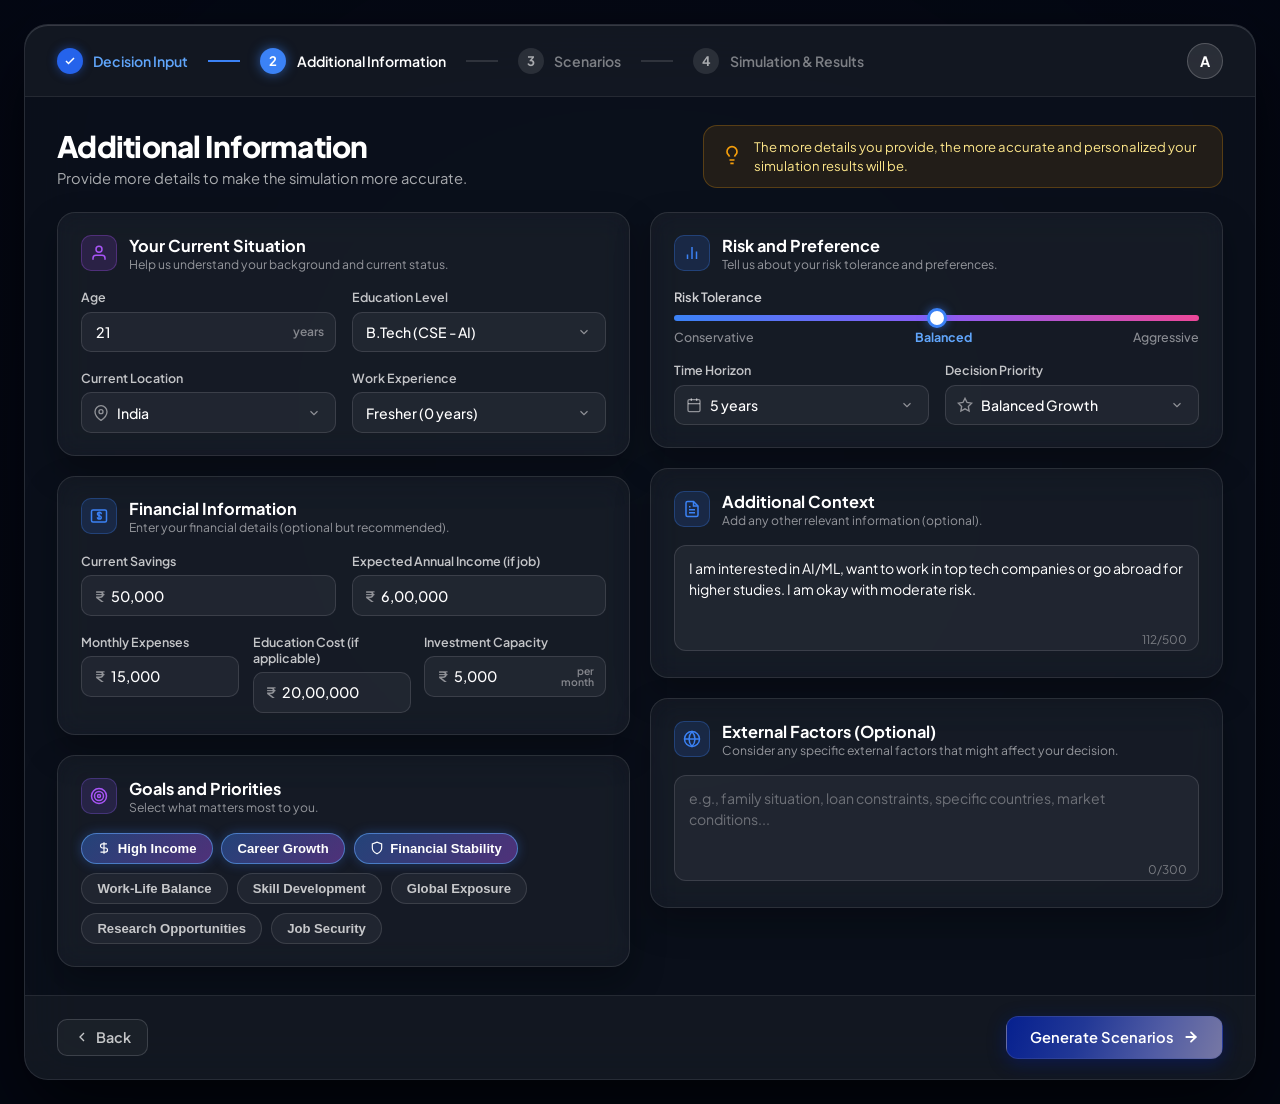
==== additional-info.html @ 24fe6f62 "feat: add RealitySim AI application codebase and backend architecture" ====
<!DOCTYPE html>
<html lang="en">
<head>
  <meta charset="UTF-8">
  <meta name="viewport" content="width=device-width, initial-scale=1.0">
  <title>RealitySim AI - Additional Information</title>
  <link rel="preconnect" href="https://fonts.googleapis.com">
  <link rel="preconnect" href="https://fonts.gstatic.com" crossorigin>
  <link href="https://fonts.googleapis.com/css2?family=Plus+Jakarta+Sans:wght@400;500;600;700;800&display=swap" rel="stylesheet">
  <link rel="stylesheet" href="additional-info.css">
</head>
<body>
  <!-- Fixed Background Video -->
  <div class="video-container">
    <video
      id="bg-video"
      autoplay
      muted
      loop
      playsinline
      webkit-playsinline
      preload="auto"
      src="https://d8j0ntlcm91z4.cloudfront.net/user_38xzZboKViGWJOttwIXH07lWA1P/hf_20260629_021419_291eb2af-5ed4-45a0-a1d6-3ef58f4bca0b.mp4">
      <source src="https://d8j0ntlcm91z4.cloudfront.net/user_38xzZboKViGWJOttwIXH07lWA1P/hf_20260629_021419_291eb2af-5ed4-45a0-a1d6-3ef58f4bca0b.mp4" type="video/mp4">
    </video>
    <div class="video-overlay"></div>
  </div>

  <!-- Dashboard Container -->
  <div class="app-layout">
    <div class="dashboard-shell">
      
      <!-- Top Stepper Header -->
      <header class="wizard-header">
        <div class="stepper-nav">
          <a href="index.html" class="step-item completed">
            <span class="step-badge check-badge">
              <svg width="12" height="12" viewBox="0 0 24 24" fill="none" stroke="currentColor" stroke-width="3">
                <polyline points="20 6 9 17 4 12"></polyline>
              </svg>
            </span>
            <span class="step-title">Decision Input</span>
          </a>
          <div class="step-divider active-divider"></div>

          <div class="step-item active">
            <span class="step-badge num-badge">2</span>
            <span class="step-title">Additional Information</span>
          </div>
          <div class="step-divider"></div>

          <a href="scenarios.html" class="step-item">
            <span class="step-badge num-badge">3</span>
            <span class="step-title">Scenarios</span>
          </a>
          <div class="step-divider"></div>

          <a href="results.html" class="step-item">
            <span class="step-badge num-badge">4</span>
            <span class="step-title">Simulation & Results</span>
          </a>
        </div>

        <div class="header-right">
          <div class="user-avatar">A</div>
        </div>
      </header>

      <!-- Main Form Area -->
      <main class="wizard-main">
        
        <!-- Header Title & Info Banner -->
        <div class="page-intro-row">
          <div class="intro-text">
            <h1 class="page-title">Additional Information</h1>
            <p class="page-subtitle">Provide more details to make the simulation more accurate.</p>
          </div>

          <div class="info-tip-card">
            <div class="tip-icon">
              <svg width="20" height="20" viewBox="0 0 24 24" fill="none" stroke="#f59e0b" stroke-width="2">
                <path d="M9 18h6"></path>
                <path d="M10 22h4"></path>
                <path d="M15.09 14c.18-.98.65-1.74 1.41-2.5A4.65 4.65 0 0 0 18 8 6 6 0 0 0 6 8c0 1 .23 2.23 1.5 3.5.76.76 1.23 1.52 1.41 2.5"></path>
              </svg>
            </div>
            <p class="tip-text">
              The more details you provide, the more accurate and personalized your simulation results will be.
            </p>
          </div>
        </div>

        <!-- Two-Column Form Grid -->
        <form class="wizard-grid" id="wizard-form" onsubmit="event.preventDefault(); window.location.href='results.html';">
          
          <!-- Column 1 (Left) -->
          <div class="wizard-column">
            
            <!-- Card 1: Your Current Situation -->
            <div class="glass-card">
              <div class="card-title-row">
                <div class="card-icon-box purple-icon-box">
                  <svg width="18" height="18" viewBox="0 0 24 24" fill="none" stroke="#a855f7" stroke-width="2">
                    <path d="M20 21v-2a4 4 0 0 0-4-4H8a4 4 0 0 0-4 4v2"></path>
                    <circle cx="12" cy="7" r="4"></circle>
                  </svg>
                </div>
                <div class="card-title-meta">
                  <h2 class="card-heading">Your Current Situation</h2>
                  <p class="card-subheading">Help us understand your background and current status.</p>
                </div>
              </div>

              <div class="form-row-2col">
                <div class="form-group">
                  <label class="form-label" for="age-input">Age</label>
                  <div class="input-with-tag">
                    <input type="number" id="age-input" class="form-input" value="21" min="15" max="100">
                    <span class="input-tag">years</span>
                  </div>
                </div>

                <div class="form-group">
                  <label class="form-label">Education Level</label>
                  <div class="custom-select-wrapper">
                    <select class="form-select">
                      <option selected>B.Tech (CSE - AI)</option>
                      <option>B.Tech / B.E. (Computer Science)</option>
                      <option>B.Sc / BCA</option>
                      <option>Master's / Post Graduate</option>
                      <option>High School / Diploma</option>
                    </select>
                  </div>
                </div>
              </div>

              <div class="form-row-2col">
                <div class="form-group">
                  <label class="form-label">Current Location</label>
                  <div class="custom-select-wrapper select-with-icon">
                    <span class="select-left-icon">
                      <svg width="16" height="16" viewBox="0 0 24 24" fill="none" stroke="currentColor" stroke-width="2">
                        <path d="M21 10c0 7-9 13-9 13s-9-6-9-13a9 9 0 0 1 18 0z"></path>
                        <circle cx="12" cy="10" r="3"></circle>
                      </svg>
                    </span>
                    <select class="form-select">
                      <option selected>India</option>
                      <option>United States</option>
                      <option>United Kingdom</option>
                      <option>Germany</option>
                      <option>Canada</option>
                      <option>Singapore</option>
                    </select>
                  </div>
                </div>

                <div class="form-group">
                  <label class="form-label">Work Experience</label>
                  <div class="custom-select-wrapper">
                    <select class="form-select">
                      <option selected>Fresher (0 years)</option>
                      <option>1 - 2 years</option>
                      <option>3 - 5 years</option>
                      <option>5+ years</option>
                    </select>
                  </div>
                </div>
              </div>
            </div>

            <!-- Card 2: Financial Information -->
            <div class="glass-card">
              <div class="card-title-row">
                <div class="card-icon-box blue-icon-box">
                  <svg width="18" height="18" viewBox="0 0 24 24" fill="none" stroke="#3b82f6" stroke-width="2">
                    <rect x="2" y="4" width="20" height="16" rx="2"></rect>
                    <line x1="12" y1="8" x2="12" y2="16"></line>
                    <path d="M15 9.5a2.5 2.5 0 0 0-5 0c0 2.5 5 1.5 5 4a2.5 2.5 0 0 1-5 0"></path>
                  </svg>
                </div>
                <div class="card-title-meta">
                  <h2 class="card-heading">Financial Information</h2>
                  <p class="card-subheading">Enter your financial details (optional but recommended).</p>
                </div>
              </div>

              <div class="form-row-2col">
                <div class="form-group">
                  <label class="form-label" for="savings-input">Current Savings</label>
                  <div class="currency-input-wrapper">
                    <span class="currency-symbol">₹</span>
                    <input type="text" id="savings-input" class="form-input with-currency" value="50,000">
                  </div>
                </div>

                <div class="form-group">
                  <label class="form-label" for="income-input">Expected Annual Income (if job)</label>
                  <div class="currency-input-wrapper">
                    <span class="currency-symbol">₹</span>
                    <input type="text" id="income-input" class="form-input with-currency" value="6,00,000">
                  </div>
                </div>
              </div>

              <div class="form-row-3col">
                <div class="form-group">
                  <label class="form-label" for="expenses-input">Monthly Expenses</label>
                  <div class="currency-input-wrapper">
                    <span class="currency-symbol">₹</span>
                    <input type="text" id="expenses-input" class="form-input with-currency" value="15,000">
                  </div>
                </div>

                <div class="form-group">
                  <label class="form-label" for="education-input">Education Cost (if applicable)</label>
                  <div class="currency-input-wrapper">
                    <span class="currency-symbol">₹</span>
                    <input type="text" id="education-input" class="form-input with-currency" value="20,00,000">
                  </div>
                </div>

                <div class="form-group">
                  <label class="form-label" for="investment-input">Investment Capacity</label>
                  <div class="currency-input-wrapper input-with-tag">
                    <span class="currency-symbol">₹</span>
                    <input type="text" id="investment-input" class="form-input with-currency" value="5,000">
                    <span class="input-tag multi-line-tag">per<br>month</span>
                  </div>
                </div>
              </div>
            </div>

            <!-- Card 3: Goals and Priorities -->
            <div class="glass-card">
              <div class="card-title-row">
                <div class="card-icon-box violet-icon-box">
                  <svg width="18" height="18" viewBox="0 0 24 24" fill="none" stroke="#a855f7" stroke-width="2">
                    <circle cx="12" cy="12" r="10"></circle>
                    <circle cx="12" cy="12" r="6"></circle>
                    <circle cx="12" cy="12" r="2"></circle>
                  </svg>
                </div>
                <div class="card-title-meta">
                  <h2 class="card-heading">Goals and Priorities</h2>
                  <p class="card-subheading">Select what matters most to you.</p>
                </div>
              </div>

              <div class="chips-container">
                <button type="button" class="priority-chip active" data-selected="true">
                  <svg width="14" height="14" viewBox="0 0 24 24" fill="none" stroke="currentColor" stroke-width="2">
                    <path d="M12 2v20M17 5H9.5a3.5 3.5 0 0 0 0 7h5a3.5 3.5 0 0 1 0 7H6"></path>
                  </svg>
                  <span>High Income</span>
                </button>

                <button type="button" class="priority-chip active" data-selected="true">
                  <span>Career Growth</span>
                </button>

                <button type="button" class="priority-chip active" data-selected="true">
                  <svg width="14" height="14" viewBox="0 0 24 24" fill="none" stroke="currentColor" stroke-width="2">
                    <path d="M12 22s8-4 8-10V5l-8-3-8 3v7c0 6 8 10 8 10z"></path>
                  </svg>
                  <span>Financial Stability</span>
                </button>

                <button type="button" class="priority-chip">
                  <span>Work-Life Balance</span>
                </button>

                <button type="button" class="priority-chip">
                  <span>Skill Development</span>
                </button>

                <button type="button" class="priority-chip">
                  <span>Global Exposure</span>
                </button>

                <button type="button" class="priority-chip">
                  <span>Research Opportunities</span>
                </button>

                <button type="button" class="priority-chip">
                  <span>Job Security</span>
                </button>
              </div>
            </div>

          </div>

          <!-- Column 2 (Right) -->
          <div class="wizard-column">
            
            <!-- Card 4: Risk and Preference -->
            <div class="glass-card">
              <div class="card-title-row">
                <div class="card-icon-box blue-icon-box">
                  <svg width="18" height="18" viewBox="0 0 24 24" fill="none" stroke="#3b82f6" stroke-width="2">
                    <line x1="18" y1="20" x2="18" y2="10"></line>
                    <line x1="12" y1="20" x2="12" y2="4"></line>
                    <line x1="6" y1="20" x2="6" y2="14"></line>
                  </svg>
                </div>
                <div class="card-title-meta">
                  <h2 class="card-heading">Risk and Preference</h2>
                  <p class="card-subheading">Tell us about your risk tolerance and preferences.</p>
                </div>
              </div>

              <!-- Risk Slider -->
              <div class="risk-slider-group">
                <div class="slider-header-label">Risk Tolerance</div>
                <div class="range-slider-wrapper">
                  <input type="range" class="custom-range-slider" min="0" max="100" value="50" id="risk-range">
                  <div class="slider-labels">
                    <span class="range-lbl">Conservative</span>
                    <span class="range-lbl active-lbl" id="risk-val-text">Balanced</span>
                    <span class="range-lbl">Aggressive</span>
                  </div>
                </div>
              </div>

              <div class="form-row-2col">
                <div class="form-group">
                  <label class="form-label">Time Horizon</label>
                  <div class="custom-select-wrapper select-with-icon">
                    <span class="select-left-icon">
                      <svg width="16" height="16" viewBox="0 0 24 24" fill="none" stroke="currentColor" stroke-width="2">
                        <rect x="3" y="4" width="18" height="18" rx="2" ry="2"></rect>
                        <line x1="16" y1="2" x2="16" y2="6"></line>
                        <line x1="8" y1="2" x2="8" y2="6"></line>
                        <line x1="3" y1="10" x2="21" y2="10"></line>
                      </svg>
                    </span>
                    <select class="form-select">
                      <option selected>5 years</option>
                      <option>1 year</option>
                      <option>3 years</option>
                      <option>10 years</option>
                      <option>20 years</option>
                    </select>
                  </div>
                </div>

                <div class="form-group">
                  <label class="form-label">Decision Priority</label>
                  <div class="custom-select-wrapper select-with-icon">
                    <span class="select-left-icon">
                      <svg width="16" height="16" viewBox="0 0 24 24" fill="none" stroke="currentColor" stroke-width="2">
                        <polygon points="12 2 15.09 8.26 22 9.27 17 14.14 18.18 21.02 12 17.77 5.82 21.02 7 14.14 2 9.27 8.91 8.26 12 2"></polygon>
                      </svg>
                    </span>
                    <select class="form-select">
                      <option selected>Balanced Growth</option>
                      <option>Maximum Upside</option>
                      <option>Capital Preservation</option>
                      <option>Rapid Skill Acquisition</option>
                    </select>
                  </div>
                </div>
              </div>
            </div>

            <!-- Card 5: Additional Context -->
            <div class="glass-card">
              <div class="card-title-row">
                <div class="card-icon-box blue-icon-box">
                  <svg width="18" height="18" viewBox="0 0 24 24" fill="none" stroke="#3b82f6" stroke-width="2">
                    <path d="M14 2H6a2 2 0 0 0-2 2v16a2 2 0 0 0 2 2h12a2 2 0 0 0 2-2V8z"></path>
                    <polyline points="14 2 14 8 20 8"></polyline>
                    <line x1="16" y1="13" x2="8" y2="13"></line>
                    <line x1="16" y1="17" x2="8" y2="17"></line>
                    <polyline points="10 9 9 9 8 9"></polyline>
                  </svg>
                </div>
                <div class="card-title-meta">
                  <h2 class="card-heading">Additional Context</h2>
                  <p class="card-subheading">Add any other relevant information (optional).</p>
                </div>
              </div>

              <div class="textarea-wrapper">
                <textarea
                  id="context-textarea"
                  class="glass-textarea"
                  maxlength="500"
                  rows="3">I am interested in AI/ML, want to work in top tech companies or go abroad for higher studies. I am okay with moderate risk.</textarea>
                <div class="char-count" id="context-count">112/500</div>
              </div>
            </div>

            <!-- Card 6: External Factors (Optional) -->
            <div class="glass-card">
              <div class="card-title-row">
                <div class="card-icon-box blue-icon-box">
                  <svg width="18" height="18" viewBox="0 0 24 24" fill="none" stroke="#3b82f6" stroke-width="2">
                    <circle cx="12" cy="12" r="10"></circle>
                    <line x1="2" y1="12" x2="22" y2="12"></line>
                    <path d="M12 2a15.3 15.3 0 0 1 4 10 15.3 15.3 0 0 1-4 10 15.3 15.3 0 0 1-4-10 15.3 15.3 0 0 1 4-10z"></path>
                  </svg>
                </div>
                <div class="card-title-meta">
                  <h2 class="card-heading">External Factors (Optional)</h2>
                  <p class="card-subheading">Consider any specific external factors that might affect your decision.</p>
                </div>
              </div>

              <div class="textarea-wrapper">
                <textarea
                  id="external-textarea"
                  class="glass-textarea"
                  maxlength="300"
                  rows="3"
                  placeholder="e.g., family situation, loan constraints, specific countries, market conditions..."></textarea>
                <div class="char-count" id="external-count">0/300</div>
              </div>
            </div>

          </div>

        </form>

      </main>

      <!-- Bottom Navigation Footer -->
      <footer class="wizard-footer">
        <a href="index.html#prompt-section" class="btn-back">
          <svg width="16" height="16" viewBox="0 0 24 24" fill="none" stroke="currentColor" stroke-width="2">
            <polyline points="15 18 9 12 15 6"></polyline>
          </svg>
          <span>Back</span>
        </a>

        <a href="scenarios.html" class="btn-generate-scenarios">
          <span>Generate Scenarios</span>
          <svg width="16" height="16" viewBox="0 0 16 16" fill="none">
            <path d="M3.33337 8H12.6667" stroke="currentColor" stroke-width="1.8" stroke-linecap="round" stroke-linejoin="round"/>
            <path d="M8 3.33337L12.6667 8.00004L8 12.6667" stroke="currentColor" stroke-width="1.8" stroke-linecap="round" stroke-linejoin="round"/>
          </svg>
        </a>
      </footer>

    </div>
  </div>

  <script>
    // Video autoplay enforcement
    const video = document.getElementById('bg-video');
    if (video) {
      video.muted = true;
      video.play().catch(console.log);
      window.addEventListener('click', () => { if (video.paused) video.play(); }, { once: true });
    }

    // Toggle priority chips
    document.querySelectorAll('.priority-chip').forEach(chip => {
      chip.addEventListener('click', () => {
        chip.classList.toggle('active');
      });
    });

    // Character counters
    const setupCharCount = (textareaId, countId, max) => {
      const el = document.getElementById(textareaId);
      const cnt = document.getElementById(countId);
      if (el && cnt) {
        el.addEventListener('input', () => {
          cnt.textContent = `${el.value.length}/${max}`;
        });
      }
    };
    setupCharCount('context-textarea', 'context-count', 500);
    setupCharCount('external-textarea', 'external-count', 300);

    // Risk Slider label update
    const slider = document.getElementById('risk-range');
    const riskText = document.getElementById('risk-val-text');
    if (slider && riskText) {
      slider.addEventListener('input', (e) => {
        const val = parseInt(e.target.value);
        if (val < 33) riskText.textContent = 'Conservative';
        else if (val < 66) riskText.textContent = 'Balanced';
        else riskText.textContent = 'Aggressive';
      });
    }

    // Helper: Parse numeric currency
    function parseCurrency(str) {
      if (!str) return 0;
      return parseFloat(str.replace(/[^0-9.-]+/g, "")) || 0;
    }

    // Generate Scenarios API Submission
    const generateBtn = document.querySelector('.btn-generate-scenarios');
    if (generateBtn) {
      generateBtn.addEventListener('click', async (e) => {
        e.preventDefault();
        
        let simId = localStorage.getItem('realitysim_current_id');
        if (!simId) {
          // If no simulation exists yet, create one first
          const prompt = localStorage.getItem('realitysim_prompt') || "I am deciding whether to take a software job after B.Tech or pursue a master's degree. Compare the possible outcomes over 5 years.";
          try {
            const createRes = await fetch('/api/simulations', {
              method: 'POST',
              headers: { 'Content-Type': 'application/json' },
              body: JSON.stringify({ decision_prompt: prompt })
            });
            if (createRes.ok) {
              const data = await createRes.json();
              simId = data.id;
              localStorage.setItem('realitysim_current_id', simId);
            }
          } catch (err) {
            console.error(err);
          }
        }

        if (!simId) {
          window.location.href = 'scenarios.html';
          return;
        }

        // Collect Goals
        const goals = [];
        document.querySelectorAll('.priority-chip.active span').forEach(s => goals.push(s.textContent.trim()));

        // Collect Form Payload
        const selects = document.querySelectorAll('.form-select');
        const educationVal = selects[0] ? selects[0].value : 'B.Tech (CSE - AI)';
        const locationVal = selects[1] ? selects[1].value : 'India';
        const expVal = selects[2] ? selects[2].value : 'Fresher (0 years)';
        const timeHorizonVal = selects[3] ? selects[3].value : '5 years';
        const priorityVal = selects[4] ? selects[4].value : 'Balanced Growth';

        const payload = {
          age: parseInt(document.getElementById('age-input')?.value || '21'),
          education_level: educationVal,
          location: locationVal,
          work_experience: expVal,
          current_savings: parseCurrency(document.getElementById('savings-input')?.value),
          expected_annual_income: parseCurrency(document.getElementById('income-input')?.value),
          monthly_expenses: parseCurrency(document.getElementById('expenses-input')?.value),
          education_cost: parseCurrency(document.getElementById('education-input')?.value),
          investment_capacity: parseCurrency(document.getElementById('investment-input')?.value),
          risk_tolerance: riskText ? riskText.textContent : 'Balanced',
          time_horizon: timeHorizonVal,
          decision_priority: priorityVal,
          goals: goals,
          additional_context: document.getElementById('context-textarea')?.value || '',
          external_factors: document.getElementById('external-textarea')?.value || ''
        };

        generateBtn.style.opacity = '0.7';
        generateBtn.style.pointerEvents = 'none';
        generateBtn.querySelector('span').textContent = 'Generating Scenarios...';

        try {
          // 1. Save additional info
          await fetch(`/api/simulations/${simId}/additional-info`, {
            method: 'POST',
            headers: { 'Content-Type': 'application/json' },
            body: JSON.stringify(payload)
          });

          // 2. Trigger AI scenario generation
          const genRes = await fetch(`/api/simulations/${simId}/generate-scenarios`, {
            method: 'POST'
          });

          if (genRes.ok) {
            window.location.href = 'scenarios.html';
          } else {
            window.location.href = 'scenarios.html';
          }
        } catch (err) {
          console.error("API error during generation:", err);
          window.location.href = 'scenarios.html';
        }
      });
    }
  </script>
</body>
</html>
---- additional-info.css ----
* {
  margin: 0;
  padding: 0;
  box-sizing: border-box;
}

html, body {
  width: 100vw;
  min-height: 100vh;
  background-color: #030712;
  font-family: 'Plus Jakarta Sans', -apple-system, BlinkMacSystemFont, "Segoe UI", Roboto, sans-serif;
  color: #f8fafc;
  -webkit-font-smoothing: antialiased;
  -moz-osx-font-smoothing: grayscale;
}

/* Background Video */
.video-container {
  position: fixed;
  inset: 0;
  width: 100vw;
  height: 100vh;
  overflow: hidden;
  z-index: 1;
}

#bg-video {
  width: 100%;
  height: 100%;
  object-fit: cover;
  object-position: center;
  display: block;
}

.video-overlay {
  position: absolute;
  inset: 0;
  background: radial-gradient(circle at center, rgba(10, 15, 30, 0.4) 0%, rgba(5, 8, 20, 0.8) 100%);
  pointer-events: none;
}

/* App Shell & Layout */
.app-layout {
  position: relative;
  z-index: 10;
  min-height: 100vh;
  padding: 1.5rem;
  display: flex;
  justify-content: center;
}

.dashboard-shell {
  width: 100%;
  max-width: 1380px;
  background: rgba(15, 20, 32, 0.65);
  backdrop-filter: blur(28px);
  -webkit-backdrop-filter: blur(28px);
  border-radius: 24px;
  box-shadow: 0 30px 80px rgba(0, 0, 0, 0.7), inset 0 1px 0 rgba(255, 255, 255, 0.15);
  display: flex;
  flex-direction: column;
  overflow: hidden;
  border: 1px solid rgba(255, 255, 255, 0.12);
}

/* Stepper Header */
.wizard-header {
  display: flex;
  align-items: center;
  justify-content: space-between;
  padding: 1.1rem 2rem;
  background: rgba(255, 255, 255, 0.03);
  border-bottom: 1px solid rgba(255, 255, 255, 0.08);
}

.stepper-nav {
  display: flex;
  align-items: center;
  gap: 1.25rem;
  flex-wrap: wrap;
}

.step-item {
  display: flex;
  align-items: center;
  gap: 0.65rem;
  color: rgba(255, 255, 255, 0.45);
  font-size: 0.88rem;
  font-weight: 600;
  text-decoration: none;
  transition: color 0.15s;
}

.step-item.completed {
  color: #60a5fa;
}

.step-item.active {
  color: #ffffff;
}

.step-badge {
  width: 26px;
  height: 26px;
  border-radius: 50%;
  display: flex;
  align-items: center;
  justify-content: center;
  font-size: 0.82rem;
  font-weight: 700;
}

.check-badge {
  background: #2563eb;
  color: #ffffff;
  box-shadow: 0 0 10px rgba(37, 99, 235, 0.5);
}

.step-item.active .num-badge {
  background: #3b82f6;
  color: #ffffff;
  box-shadow: 0 0 12px rgba(59, 130, 246, 0.6);
}

.num-badge {
  background: rgba(255, 255, 255, 0.1);
  color: rgba(255, 255, 255, 0.6);
}

.step-divider {
  width: 32px;
  height: 2px;
  background: rgba(255, 255, 255, 0.12);
}

.step-divider.active-divider {
  background: #3b82f6;
}

.user-avatar {
  width: 36px;
  height: 36px;
  border-radius: 50%;
  background: rgba(255, 255, 255, 0.1);
  color: #ffffff;
  font-size: 0.9rem;
  font-weight: 700;
  display: flex;
  align-items: center;
  justify-content: center;
  border: 1px solid rgba(255, 255, 255, 0.2);
}

/* Wizard Main Area */
.wizard-main {
  padding: 1.75rem 2rem;
  overflow-y: auto;
  display: flex;
  flex-direction: column;
  gap: 1.5rem;
}

/* Intro Row */
.page-intro-row {
  display: flex;
  align-items: center;
  justify-content: space-between;
  gap: 1.5rem;
  flex-wrap: wrap;
}

.page-title {
  font-size: 1.85rem;
  font-weight: 800;
  color: #ffffff;
  letter-spacing: -0.025em;
  margin-bottom: 0.25rem;
}

.page-subtitle {
  font-size: 0.92rem;
  color: rgba(255, 255, 255, 0.65);
}

.info-tip-card {
  display: flex;
  align-items: center;
  gap: 0.75rem;
  background: rgba(245, 158, 11, 0.1);
  border: 1px solid rgba(245, 158, 11, 0.25);
  border-radius: 14px;
  padding: 0.75rem 1.15rem;
  max-width: 520px;
}

.tip-text {
  font-size: 0.82rem;
  color: #fde68a;
  line-height: 1.4;
}

/* Form Grid */
.wizard-grid {
  display: grid;
  grid-template-columns: 1fr 1fr;
  gap: 1.25rem;
}

.wizard-column {
  display: flex;
  flex-direction: column;
  gap: 1.25rem;
}

/* Glass Card */
.glass-card {
  background: rgba(255, 255, 255, 0.04);
  border: 1px solid rgba(255, 255, 255, 0.1);
  border-radius: 18px;
  padding: 1.35rem 1.45rem;
  box-shadow: 0 15px 35px rgba(0, 0, 0, 0.3);
  backdrop-filter: blur(14px);
  display: flex;
  flex-direction: column;
  gap: 1.1rem;
}

.card-title-row {
  display: flex;
  align-items: flex-start;
  gap: 0.75rem;
}

.card-icon-box {
  width: 36px;
  height: 36px;
  border-radius: 10px;
  display: flex;
  align-items: center;
  justify-content: center;
  flex-shrink: 0;
}

.purple-icon-box { background: rgba(168, 85, 247, 0.15); border: 1px solid rgba(168, 85, 247, 0.3); }
.blue-icon-box { background: rgba(59, 130, 246, 0.15); border: 1px solid rgba(59, 130, 246, 0.3); }
.violet-icon-box { background: rgba(139, 92, 246, 0.15); border: 1px solid rgba(139, 92, 246, 0.3); }

.card-title-meta {
  display: flex;
  flex-direction: column;
}

.card-heading {
  font-size: 1.02rem;
  font-weight: 700;
  color: #ffffff;
}

.card-subheading {
  font-size: 0.76rem;
  color: rgba(255, 255, 255, 0.55);
}

/* Form Controls & Layouts */
.form-row-2col {
  display: grid;
  grid-template-columns: 1fr 1fr;
  gap: 1rem;
}

.form-row-3col {
  display: grid;
  grid-template-columns: 1fr 1fr 1.15fr;
  gap: 0.85rem;
}

.form-group {
  display: flex;
  flex-direction: column;
  gap: 0.4rem;
}

.form-label {
  font-size: 0.78rem;
  font-weight: 600;
  color: rgba(255, 255, 255, 0.75);
}

.form-input {
  width: 100%;
  background: rgba(255, 255, 255, 0.05);
  border: 1px solid rgba(255, 255, 255, 0.12);
  border-radius: 10px;
  padding: 0.65rem 0.85rem;
  color: #ffffff;
  font-family: inherit;
  font-size: 0.9rem;
  font-weight: 500;
  outline: none;
  transition: all 0.2s ease;
}

.form-input:focus {
  border-color: #60a5fa;
  box-shadow: 0 0 0 2px rgba(96, 165, 250, 0.2);
  background: rgba(255, 255, 255, 0.08);
}

.input-with-tag {
  position: relative;
  display: flex;
  align-items: center;
}

.input-tag {
  position: absolute;
  right: 0.75rem;
  font-size: 0.75rem;
  font-weight: 600;
  color: rgba(255, 255, 255, 0.45);
  pointer-events: none;
}

.multi-line-tag {
  font-size: 0.65rem;
  line-height: 1.1;
  text-align: right;
}

.currency-input-wrapper {
  position: relative;
  display: flex;
  align-items: center;
}

.currency-symbol {
  position: absolute;
  left: 0.85rem;
  font-size: 0.9rem;
  font-weight: 600;
  color: rgba(255, 255, 255, 0.5);
  pointer-events: none;
}

.form-input.with-currency {
  padding-left: 1.8rem;
}

/* Custom Select Dropdowns */
.custom-select-wrapper {
  position: relative;
  display: flex;
  align-items: center;
}

.form-select {
  width: 100%;
  background: rgba(255, 255, 255, 0.05);
  border: 1px solid rgba(255, 255, 255, 0.12);
  border-radius: 10px;
  padding: 0.65rem 2rem 0.65rem 0.85rem;
  color: #ffffff;
  font-family: inherit;
  font-size: 0.88rem;
  font-weight: 500;
  outline: none;
  cursor: pointer;
  appearance: none;
  background-image: url("data:image/svg+xml,%3Csvg xmlns='http://www.w3.org/2000/svg' width='14' height='14' viewBox='0 0 24 24' fill='none' stroke='rgba(255,255,255,0.5)' stroke-width='2'%3E%3Cpolyline points='6 9 12 15 18 9'%3E%3C/polyline%3E%3C/svg%3E");
  background-repeat: no-repeat;
  background-position: right 0.85rem center;
  transition: all 0.2s ease;
}

.form-select:focus {
  border-color: #60a5fa;
  box-shadow: 0 0 0 2px rgba(96, 165, 250, 0.2);
}

.form-select option {
  background: #0f172a;
  color: #ffffff;
}

.select-with-icon .select-left-icon {
  position: absolute;
  left: 0.75rem;
  color: rgba(255, 255, 255, 0.5);
  pointer-events: none;
  display: flex;
}

.select-with-icon .form-select {
  padding-left: 2.2rem;
}

/* Chips Container */
.chips-container {
  display: flex;
  flex-wrap: wrap;
  gap: 0.55rem;
}

.priority-chip {
  display: inline-flex;
  align-items: center;
  gap: 0.4rem;
  background: rgba(255, 255, 255, 0.05);
  border: 1px solid rgba(255, 255, 255, 0.12);
  border-radius: 999px;
  padding: 0.45rem 0.95rem;
  color: rgba(255, 255, 255, 0.75);
  font-size: 0.82rem;
  font-weight: 600;
  cursor: pointer;
  transition: all 0.2s ease;
}

.priority-chip:hover {
  background: rgba(255, 255, 255, 0.1);
  color: #ffffff;
  border-color: rgba(255, 255, 255, 0.25);
}

.priority-chip.active {
  background: linear-gradient(135deg, rgba(59, 130, 246, 0.4) 0%, rgba(168, 85, 247, 0.4) 100%);
  border-color: rgba(96, 165, 250, 0.6);
  color: #ffffff;
  box-shadow: 0 0 12px rgba(59, 130, 246, 0.3);
}

/* Range Slider */
.risk-slider-group {
  display: flex;
  flex-direction: column;
  gap: 0.6rem;
}

.slider-header-label {
  font-size: 0.8rem;
  font-weight: 600;
  color: rgba(255, 255, 255, 0.8);
}

.range-slider-wrapper {
  display: flex;
  flex-direction: column;
  gap: 0.5rem;
}

.custom-range-slider {
  width: 100%;
  height: 6px;
  border-radius: 999px;
  background: linear-gradient(90deg, #3b82f6 0%, #8b5cf6 50%, #ec4899 100%);
  outline: none;
  cursor: pointer;
  appearance: none;
}

.custom-range-slider::-webkit-slider-thumb {
  appearance: none;
  width: 20px;
  height: 20px;
  border-radius: 50%;
  background: #ffffff;
  border: 3px solid #3b82f6;
  box-shadow: 0 0 10px rgba(59, 130, 246, 0.6);
  cursor: pointer;
  transition: transform 0.15s;
}

.custom-range-slider::-webkit-slider-thumb:hover {
  transform: scale(1.15);
}

.slider-labels {
  display: flex;
  justify-content: space-between;
  font-size: 0.78rem;
  color: rgba(255, 255, 255, 0.5);
  font-weight: 500;
}

.slider-labels .active-lbl {
  color: #60a5fa;
  font-weight: 700;
}

/* Textareas */
.textarea-wrapper {
  position: relative;
}

.glass-textarea {
  width: 100%;
  background: rgba(255, 255, 255, 0.05);
  border: 1px solid rgba(255, 255, 255, 0.12);
  border-radius: 12px;
  padding: 0.75rem 0.85rem 1.8rem 0.85rem;
  color: #ffffff;
  font-family: inherit;
  font-size: 0.88rem;
  line-height: 1.5;
  outline: none;
  resize: none;
  transition: all 0.2s ease;
}

.glass-textarea:focus {
  border-color: #60a5fa;
  box-shadow: 0 0 0 2px rgba(96, 165, 250, 0.2);
}

.glass-textarea::placeholder {
  color: rgba(255, 255, 255, 0.35);
}

.char-count {
  position: absolute;
  bottom: 0.5rem;
  right: 0.75rem;
  font-size: 0.74rem;
  color: rgba(255, 255, 255, 0.4);
}

/* Wizard Footer */
.wizard-footer {
  display: flex;
  align-items: center;
  justify-content: space-between;
  padding: 1.25rem 2rem;
  background: rgba(255, 255, 255, 0.03);
  border-top: 1px solid rgba(255, 255, 255, 0.08);
}

.btn-back {
  display: inline-flex;
  align-items: center;
  gap: 0.4rem;
  color: rgba(255, 255, 255, 0.75);
  text-decoration: none;
  font-size: 0.9rem;
  font-weight: 600;
  padding: 0.55rem 1rem;
  border-radius: 10px;
  border: 1px solid rgba(255, 255, 255, 0.15);
  background: rgba(255, 255, 255, 0.04);
  transition: all 0.2s ease;
}

.btn-back:hover {
  background: rgba(255, 255, 255, 0.1);
  color: #ffffff;
}

.btn-generate-scenarios {
  display: inline-flex;
  align-items: center;
  gap: 0.55rem;
  background: linear-gradient(110deg, #06208F 0%, #223896 35%, #515CA4 70%, #7778A4 100%);
  border: 1px solid rgba(81, 92, 164, 0.4);
  color: #ffffff;
  padding: 0.72rem 1.45rem;
  border-radius: 12px;
  font-size: 0.92rem;
  font-weight: 600;
  text-decoration: none;
  cursor: pointer;
  box-shadow: 0 4px 18px rgba(6, 32, 143, 0.45);
  transition: all 0.25s cubic-bezier(0.16, 1, 0.3, 1);
}

.btn-generate-scenarios:hover {
  transform: translateY(-2px);
  box-shadow: 0 6px 24px rgba(6, 32, 143, 0.65);
  border-color: rgba(119, 120, 164, 0.6);
}

@media (max-width: 1024px) {
  .wizard-grid {
    grid-template-columns: 1fr;
  }
  .form-row-3col {
    grid-template-columns: 1fr;
  }
}

@media (max-width: 640px) {
  .form-row-2col {
    grid-template-columns: 1fr;
  }
  .stepper-nav {
    gap: 0.6rem;
  }
  .step-title {
    display: none;
  }
}
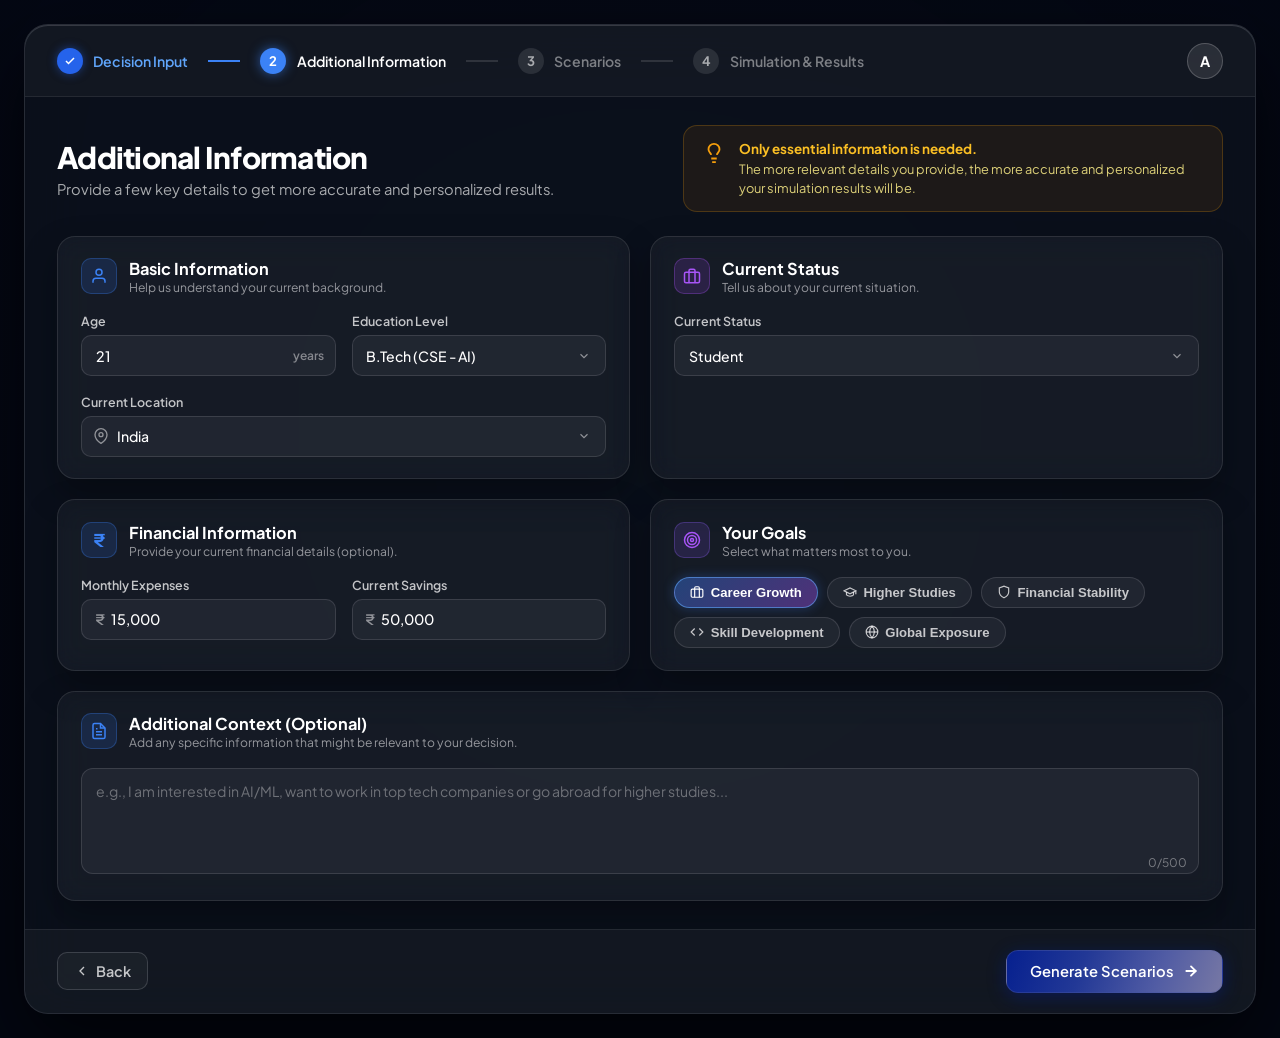
==== commit bec74c2a: "feat: enhance scenario interactivity, dynamic OpenRouter AI integration, and results visual sync" ====
--- a/additional-info.html
+++ b/additional-info.html
@@ -8,6 +8,7 @@
   <link rel="preconnect" href="https://fonts.gstatic.com" crossorigin>
   <link href="https://fonts.googleapis.com/css2?family=Plus+Jakarta+Sans:wght@400;500;600;700;800&display=swap" rel="stylesheet">
   <link rel="stylesheet" href="additional-info.css">
+  <script src="realitysim-engine.js"></script>
 </head>
 <body>
   <!-- Fixed Background Video -->
@@ -73,351 +74,237 @@
         <div class="page-intro-row">
           <div class="intro-text">
             <h1 class="page-title">Additional Information</h1>
-            <p class="page-subtitle">Provide more details to make the simulation more accurate.</p>
+            <p class="page-subtitle">Provide a few key details to get more accurate and personalized results.</p>
           </div>
 
           <div class="info-tip-card">
             <div class="tip-icon">
-              <svg width="20" height="20" viewBox="0 0 24 24" fill="none" stroke="#f59e0b" stroke-width="2">
+              <svg width="22" height="22" viewBox="0 0 24 24" fill="none" stroke="#f59e0b" stroke-width="2">
                 <path d="M9 18h6"></path>
                 <path d="M10 22h4"></path>
                 <path d="M15.09 14c.18-.98.65-1.74 1.41-2.5A4.65 4.65 0 0 0 18 8 6 6 0 0 0 6 8c0 1 .23 2.23 1.5 3.5.76.76 1.23 1.52 1.41 2.5"></path>
               </svg>
             </div>
-            <p class="tip-text">
-              The more details you provide, the more accurate and personalized your simulation results will be.
-            </p>
+            <div class="tip-content">
+              <div class="tip-heading">Only essential information is needed.</div>
+              <p class="tip-text">
+                The more relevant details you provide, the more accurate and personalized your simulation results will be.
+              </p>
+            </div>
           </div>
         </div>
 
-        <!-- Two-Column Form Grid -->
-        <form class="wizard-grid" id="wizard-form" onsubmit="event.preventDefault(); window.location.href='results.html';">
+        <!-- Form Grid -->
+        <form class="wizard-grid" id="wizard-form" onsubmit="event.preventDefault();">
           
-          <!-- Column 1 (Left) -->
-          <div class="wizard-column">
-            
-            <!-- Card 1: Your Current Situation -->
-            <div class="glass-card">
-              <div class="card-title-row">
-                <div class="card-icon-box purple-icon-box">
-                  <svg width="18" height="18" viewBox="0 0 24 24" fill="none" stroke="#a855f7" stroke-width="2">
-                    <path d="M20 21v-2a4 4 0 0 0-4-4H8a4 4 0 0 0-4 4v2"></path>
-                    <circle cx="12" cy="7" r="4"></circle>
+          <!-- Card 1: Basic Information -->
+          <div class="glass-card">
+            <div class="card-title-row">
+              <div class="card-icon-box blue-icon-box">
+                <svg width="18" height="18" viewBox="0 0 24 24" fill="none" stroke="#3b82f6" stroke-width="2">
+                  <path d="M20 21v-2a4 4 0 0 0-4-4H8a4 4 0 0 0-4 4v2"></path>
+                  <circle cx="12" cy="7" r="4"></circle>
+                </svg>
+              </div>
+              <div class="card-title-meta">
+                <h2 class="card-heading">Basic Information</h2>
+                <p class="card-subheading">Help us understand your current background.</p>
+              </div>
+            </div>
+
+            <div class="form-row-2col">
+              <div class="form-group">
+                <label class="form-label" for="age-input">Age</label>
+                <div class="input-with-tag">
+                  <input type="number" id="age-input" class="form-input" value="21" min="15" max="100">
+                  <span class="input-tag">years</span>
+                </div>
+              </div>
+
+              <div class="form-group">
+                <label class="form-label" for="education-select">Education Level</label>
+                <div class="custom-select-wrapper">
+                  <select id="education-select" class="form-select">
+                    <option selected>B.Tech (CSE - AI)</option>
+                    <option>B.Tech / B.E. (Computer Science)</option>
+                    <option>B.Sc / BCA</option>
+                    <option>Master's / Post Graduate</option>
+                    <option>High School / Diploma</option>
+                    <option>Other / Self-Taught</option>
+                  </select>
+                </div>
+              </div>
+            </div>
+
+            <div class="form-group">
+              <label class="form-label" for="location-select">Current Location</label>
+              <div class="custom-select-wrapper select-with-icon">
+                <span class="select-left-icon">
+                  <svg width="16" height="16" viewBox="0 0 24 24" fill="none" stroke="currentColor" stroke-width="2">
+                    <path d="M21 10c0 7-9 13-9 13s-9-6-9-13a9 9 0 0 1 18 0z"></path>
+                    <circle cx="12" cy="10" r="3"></circle>
                   </svg>
+                </span>
+                <select id="location-select" class="form-select">
+                  <option selected>India</option>
+                  <option>United States</option>
+                  <option>United Kingdom</option>
+                  <option>Germany</option>
+                  <option>Canada</option>
+                  <option>Singapore</option>
+                  <option>Australia</option>
+                  <option>Other</option>
+                </select>
+              </div>
+            </div>
+          </div>
+
+          <!-- Card 2: Current Status -->
+          <div class="glass-card">
+            <div class="card-title-row">
+              <div class="card-icon-box purple-icon-box">
+                <svg width="18" height="18" viewBox="0 0 24 24" fill="none" stroke="#a855f7" stroke-width="2">
+                  <rect x="2" y="7" width="20" height="14" rx="2" ry="2"></rect>
+                  <path d="M16 21V5a2 2 0 0 0-2-2h-4a2 2 0 0 0-2 2v16"></path>
+                </svg>
+              </div>
+              <div class="card-title-meta">
+                <h2 class="card-heading">Current Status</h2>
+                <p class="card-subheading">Tell us about your current situation.</p>
+              </div>
+            </div>
+
+            <div class="form-group">
+              <label class="form-label" for="status-select">Current Status</label>
+              <div class="custom-select-wrapper">
+                <select id="status-select" class="form-select">
+                  <option selected>Student</option>
+                  <option>Working Professional</option>
+                  <option>Freelancer / Self-Employed</option>
+                  <option>Job Seeker / Exploring</option>
+                  <option>Business Owner / Entrepreneur</option>
+                </select>
+              </div>
+            </div>
+          </div>
+
+          <!-- Card 3: Financial Information -->
+          <div class="glass-card">
+            <div class="card-title-row">
+              <div class="card-icon-box blue-icon-box">
+                <span class="card-icon-text">₹</span>
+              </div>
+              <div class="card-title-meta">
+                <h2 class="card-heading">Financial Information</h2>
+                <p class="card-subheading">Provide your current financial details (optional).</p>
+              </div>
+            </div>
+
+            <div class="form-row-2col">
+              <div class="form-group">
+                <label class="form-label" for="expenses-input">Monthly Expenses</label>
+                <div class="currency-input-wrapper">
+                  <span class="currency-symbol">₹</span>
+                  <input type="text" id="expenses-input" class="form-input with-currency" value="15,000">
                 </div>
-                <div class="card-title-meta">
-                  <h2 class="card-heading">Your Current Situation</h2>
-                  <p class="card-subheading">Help us understand your background and current status.</p>
+              </div>
+
+              <div class="form-group">
+                <label class="form-label" for="savings-input">Current Savings</label>
+                <div class="currency-input-wrapper">
+                  <span class="currency-symbol">₹</span>
+                  <input type="text" id="savings-input" class="form-input with-currency" value="50,000">
                 </div>
               </div>
-
-              <div class="form-row-2col">
-                <div class="form-group">
-                  <label class="form-label" for="age-input">Age</label>
-                  <div class="input-with-tag">
-                    <input type="number" id="age-input" class="form-input" value="21" min="15" max="100">
-                    <span class="input-tag">years</span>
-                  </div>
-                </div>
-
-                <div class="form-group">
-                  <label class="form-label">Education Level</label>
-                  <div class="custom-select-wrapper">
-                    <select class="form-select">
-                      <option selected>B.Tech (CSE - AI)</option>
-                      <option>B.Tech / B.E. (Computer Science)</option>
-                      <option>B.Sc / BCA</option>
-                      <option>Master's / Post Graduate</option>
-                      <option>High School / Diploma</option>
-                    </select>
-                  </div>
-                </div>
-              </div>
-
-              <div class="form-row-2col">
-                <div class="form-group">
-                  <label class="form-label">Current Location</label>
-                  <div class="custom-select-wrapper select-with-icon">
-                    <span class="select-left-icon">
-                      <svg width="16" height="16" viewBox="0 0 24 24" fill="none" stroke="currentColor" stroke-width="2">
-                        <path d="M21 10c0 7-9 13-9 13s-9-6-9-13a9 9 0 0 1 18 0z"></path>
-                        <circle cx="12" cy="10" r="3"></circle>
-                      </svg>
-                    </span>
-                    <select class="form-select">
-                      <option selected>India</option>
-                      <option>United States</option>
-                      <option>United Kingdom</option>
-                      <option>Germany</option>
-                      <option>Canada</option>
-                      <option>Singapore</option>
-                    </select>
-                  </div>
-                </div>
-
-                <div class="form-group">
-                  <label class="form-label">Work Experience</label>
-                  <div class="custom-select-wrapper">
-                    <select class="form-select">
-                      <option selected>Fresher (0 years)</option>
-                      <option>1 - 2 years</option>
-                      <option>3 - 5 years</option>
-                      <option>5+ years</option>
-                    </select>
-                  </div>
-                </div>
-              </div>
-            </div>
-
-            <!-- Card 2: Financial Information -->
-            <div class="glass-card">
-              <div class="card-title-row">
-                <div class="card-icon-box blue-icon-box">
-                  <svg width="18" height="18" viewBox="0 0 24 24" fill="none" stroke="#3b82f6" stroke-width="2">
-                    <rect x="2" y="4" width="20" height="16" rx="2"></rect>
-                    <line x1="12" y1="8" x2="12" y2="16"></line>
-                    <path d="M15 9.5a2.5 2.5 0 0 0-5 0c0 2.5 5 1.5 5 4a2.5 2.5 0 0 1-5 0"></path>
-                  </svg>
-                </div>
-                <div class="card-title-meta">
-                  <h2 class="card-heading">Financial Information</h2>
-                  <p class="card-subheading">Enter your financial details (optional but recommended).</p>
-                </div>
-              </div>
-
-              <div class="form-row-2col">
-                <div class="form-group">
-                  <label class="form-label" for="savings-input">Current Savings</label>
-                  <div class="currency-input-wrapper">
-                    <span class="currency-symbol">₹</span>
-                    <input type="text" id="savings-input" class="form-input with-currency" value="50,000">
-                  </div>
-                </div>
-
-                <div class="form-group">
-                  <label class="form-label" for="income-input">Expected Annual Income (if job)</label>
-                  <div class="currency-input-wrapper">
-                    <span class="currency-symbol">₹</span>
-                    <input type="text" id="income-input" class="form-input with-currency" value="6,00,000">
-                  </div>
-                </div>
-              </div>
-
-              <div class="form-row-3col">
-                <div class="form-group">
-                  <label class="form-label" for="expenses-input">Monthly Expenses</label>
-                  <div class="currency-input-wrapper">
-                    <span class="currency-symbol">₹</span>
-                    <input type="text" id="expenses-input" class="form-input with-currency" value="15,000">
-                  </div>
-                </div>
-
-                <div class="form-group">
-                  <label class="form-label" for="education-input">Education Cost (if applicable)</label>
-                  <div class="currency-input-wrapper">
-                    <span class="currency-symbol">₹</span>
-                    <input type="text" id="education-input" class="form-input with-currency" value="20,00,000">
-                  </div>
-                </div>
-
-                <div class="form-group">
-                  <label class="form-label" for="investment-input">Investment Capacity</label>
-                  <div class="currency-input-wrapper input-with-tag">
-                    <span class="currency-symbol">₹</span>
-                    <input type="text" id="investment-input" class="form-input with-currency" value="5,000">
-                    <span class="input-tag multi-line-tag">per<br>month</span>
-                  </div>
-                </div>
-              </div>
-            </div>
-
-            <!-- Card 3: Goals and Priorities -->
-            <div class="glass-card">
-              <div class="card-title-row">
-                <div class="card-icon-box violet-icon-box">
-                  <svg width="18" height="18" viewBox="0 0 24 24" fill="none" stroke="#a855f7" stroke-width="2">
-                    <circle cx="12" cy="12" r="10"></circle>
-                    <circle cx="12" cy="12" r="6"></circle>
-                    <circle cx="12" cy="12" r="2"></circle>
-                  </svg>
-                </div>
-                <div class="card-title-meta">
-                  <h2 class="card-heading">Goals and Priorities</h2>
-                  <p class="card-subheading">Select what matters most to you.</p>
-                </div>
-              </div>
-
-              <div class="chips-container">
-                <button type="button" class="priority-chip active" data-selected="true">
-                  <svg width="14" height="14" viewBox="0 0 24 24" fill="none" stroke="currentColor" stroke-width="2">
-                    <path d="M12 2v20M17 5H9.5a3.5 3.5 0 0 0 0 7h5a3.5 3.5 0 0 1 0 7H6"></path>
-                  </svg>
-                  <span>High Income</span>
-                </button>
-
-                <button type="button" class="priority-chip active" data-selected="true">
-                  <span>Career Growth</span>
-                </button>
-
-                <button type="button" class="priority-chip active" data-selected="true">
-                  <svg width="14" height="14" viewBox="0 0 24 24" fill="none" stroke="currentColor" stroke-width="2">
-                    <path d="M12 22s8-4 8-10V5l-8-3-8 3v7c0 6 8 10 8 10z"></path>
-                  </svg>
-                  <span>Financial Stability</span>
-                </button>
-
-                <button type="button" class="priority-chip">
-                  <span>Work-Life Balance</span>
-                </button>
-
-                <button type="button" class="priority-chip">
-                  <span>Skill Development</span>
-                </button>
-
-                <button type="button" class="priority-chip">
-                  <span>Global Exposure</span>
-                </button>
-
-                <button type="button" class="priority-chip">
-                  <span>Research Opportunities</span>
-                </button>
-
-                <button type="button" class="priority-chip">
-                  <span>Job Security</span>
-                </button>
-              </div>
-            </div>
-
-          </div>
-
-          <!-- Column 2 (Right) -->
-          <div class="wizard-column">
-            
-            <!-- Card 4: Risk and Preference -->
-            <div class="glass-card">
-              <div class="card-title-row">
-                <div class="card-icon-box blue-icon-box">
-                  <svg width="18" height="18" viewBox="0 0 24 24" fill="none" stroke="#3b82f6" stroke-width="2">
-                    <line x1="18" y1="20" x2="18" y2="10"></line>
-                    <line x1="12" y1="20" x2="12" y2="4"></line>
-                    <line x1="6" y1="20" x2="6" y2="14"></line>
-                  </svg>
-                </div>
-                <div class="card-title-meta">
-                  <h2 class="card-heading">Risk and Preference</h2>
-                  <p class="card-subheading">Tell us about your risk tolerance and preferences.</p>
-                </div>
-              </div>
-
-              <!-- Risk Slider -->
-              <div class="risk-slider-group">
-                <div class="slider-header-label">Risk Tolerance</div>
-                <div class="range-slider-wrapper">
-                  <input type="range" class="custom-range-slider" min="0" max="100" value="50" id="risk-range">
-                  <div class="slider-labels">
-                    <span class="range-lbl">Conservative</span>
-                    <span class="range-lbl active-lbl" id="risk-val-text">Balanced</span>
-                    <span class="range-lbl">Aggressive</span>
-                  </div>
-                </div>
-              </div>
-
-              <div class="form-row-2col">
-                <div class="form-group">
-                  <label class="form-label">Time Horizon</label>
-                  <div class="custom-select-wrapper select-with-icon">
-                    <span class="select-left-icon">
-                      <svg width="16" height="16" viewBox="0 0 24 24" fill="none" stroke="currentColor" stroke-width="2">
-                        <rect x="3" y="4" width="18" height="18" rx="2" ry="2"></rect>
-                        <line x1="16" y1="2" x2="16" y2="6"></line>
-                        <line x1="8" y1="2" x2="8" y2="6"></line>
-                        <line x1="3" y1="10" x2="21" y2="10"></line>
-                      </svg>
-                    </span>
-                    <select class="form-select">
-                      <option selected>5 years</option>
-                      <option>1 year</option>
-                      <option>3 years</option>
-                      <option>10 years</option>
-                      <option>20 years</option>
-                    </select>
-                  </div>
-                </div>
-
-                <div class="form-group">
-                  <label class="form-label">Decision Priority</label>
-                  <div class="custom-select-wrapper select-with-icon">
-                    <span class="select-left-icon">
-                      <svg width="16" height="16" viewBox="0 0 24 24" fill="none" stroke="currentColor" stroke-width="2">
-                        <polygon points="12 2 15.09 8.26 22 9.27 17 14.14 18.18 21.02 12 17.77 5.82 21.02 7 14.14 2 9.27 8.91 8.26 12 2"></polygon>
-                      </svg>
-                    </span>
-                    <select class="form-select">
-                      <option selected>Balanced Growth</option>
-                      <option>Maximum Upside</option>
-                      <option>Capital Preservation</option>
-                      <option>Rapid Skill Acquisition</option>
-                    </select>
-                  </div>
-                </div>
-              </div>
-            </div>
-
-            <!-- Card 5: Additional Context -->
-            <div class="glass-card">
-              <div class="card-title-row">
-                <div class="card-icon-box blue-icon-box">
-                  <svg width="18" height="18" viewBox="0 0 24 24" fill="none" stroke="#3b82f6" stroke-width="2">
-                    <path d="M14 2H6a2 2 0 0 0-2 2v16a2 2 0 0 0 2 2h12a2 2 0 0 0 2-2V8z"></path>
-                    <polyline points="14 2 14 8 20 8"></polyline>
-                    <line x1="16" y1="13" x2="8" y2="13"></line>
-                    <line x1="16" y1="17" x2="8" y2="17"></line>
-                    <polyline points="10 9 9 9 8 9"></polyline>
-                  </svg>
-                </div>
-                <div class="card-title-meta">
-                  <h2 class="card-heading">Additional Context</h2>
-                  <p class="card-subheading">Add any other relevant information (optional).</p>
-                </div>
-              </div>
-
-              <div class="textarea-wrapper">
-                <textarea
-                  id="context-textarea"
-                  class="glass-textarea"
-                  maxlength="500"
-                  rows="3">I am interested in AI/ML, want to work in top tech companies or go abroad for higher studies. I am okay with moderate risk.</textarea>
-                <div class="char-count" id="context-count">112/500</div>
-              </div>
-            </div>
-
-            <!-- Card 6: External Factors (Optional) -->
-            <div class="glass-card">
-              <div class="card-title-row">
-                <div class="card-icon-box blue-icon-box">
-                  <svg width="18" height="18" viewBox="0 0 24 24" fill="none" stroke="#3b82f6" stroke-width="2">
-                    <circle cx="12" cy="12" r="10"></circle>
-                    <line x1="2" y1="12" x2="22" y2="12"></line>
-                    <path d="M12 2a15.3 15.3 0 0 1 4 10 15.3 15.3 0 0 1-4 10 15.3 15.3 0 0 1-4-10 15.3 15.3 0 0 1 4-10z"></path>
-                  </svg>
-                </div>
-                <div class="card-title-meta">
-                  <h2 class="card-heading">External Factors (Optional)</h2>
-                  <p class="card-subheading">Consider any specific external factors that might affect your decision.</p>
-                </div>
-              </div>
-
-              <div class="textarea-wrapper">
-                <textarea
-                  id="external-textarea"
-                  class="glass-textarea"
-                  maxlength="300"
-                  rows="3"
-                  placeholder="e.g., family situation, loan constraints, specific countries, market conditions..."></textarea>
-                <div class="char-count" id="external-count">0/300</div>
-              </div>
-            </div>
-
+            </div>
+          </div>
+
+          <!-- Card 4: Your Goals -->
+          <div class="glass-card">
+            <div class="card-title-row">
+              <div class="card-icon-box violet-icon-box">
+                <svg width="18" height="18" viewBox="0 0 24 24" fill="none" stroke="#a855f7" stroke-width="2">
+                  <circle cx="12" cy="12" r="10"></circle>
+                  <circle cx="12" cy="12" r="6"></circle>
+                  <circle cx="12" cy="12" r="2"></circle>
+                </svg>
+              </div>
+              <div class="card-title-meta">
+                <h2 class="card-heading">Your Goals</h2>
+                <p class="card-subheading">Select what matters most to you.</p>
+              </div>
+            </div>
+
+            <div class="chips-container">
+              <button type="button" class="priority-chip active" data-goal="Career Growth">
+                <svg width="14" height="14" viewBox="0 0 24 24" fill="none" stroke="currentColor" stroke-width="2">
+                  <rect x="2" y="7" width="20" height="14" rx="2" ry="2"></rect>
+                  <path d="M16 21V5a2 2 0 0 0-2-2h-4a2 2 0 0 0-2 2v16"></path>
+                </svg>
+                <span>Career Growth</span>
+              </button>
+
+              <button type="button" class="priority-chip" data-goal="Higher Studies">
+                <svg width="14" height="14" viewBox="0 0 24 24" fill="none" stroke="currentColor" stroke-width="2">
+                  <path d="M22 10v6M2 10l10-5 10 5-10 5z"></path>
+                  <path d="M6 12v5c3 3 9 3 12 0v-5"></path>
+                </svg>
+                <span>Higher Studies</span>
+              </button>
+
+              <button type="button" class="priority-chip" data-goal="Financial Stability">
+                <svg width="14" height="14" viewBox="0 0 24 24" fill="none" stroke="currentColor" stroke-width="2">
+                  <path d="M12 22s8-4 8-10V5l-8-3-8 3v7c0 6 8 10 8 10z"></path>
+                </svg>
+                <span>Financial Stability</span>
+              </button>
+
+              <button type="button" class="priority-chip" data-goal="Skill Development">
+                <svg width="14" height="14" viewBox="0 0 24 24" fill="none" stroke="currentColor" stroke-width="2">
+                  <polyline points="16 18 22 12 16 6"></polyline>
+                  <polyline points="8 6 2 12 8 18"></polyline>
+                </svg>
+                <span>Skill Development</span>
+              </button>
+
+              <button type="button" class="priority-chip" data-goal="Global Exposure">
+                <svg width="14" height="14" viewBox="0 0 24 24" fill="none" stroke="currentColor" stroke-width="2">
+                  <circle cx="12" cy="12" r="10"></circle>
+                  <line x1="2" y1="12" x2="22" y2="12"></line>
+                  <path d="M12 2a15.3 15.3 0 0 1 4 10 15.3 15.3 0 0 1-4 10 15.3 15.3 0 0 1-4-10 15.3 15.3 0 0 1 4-10z"></path>
+                </svg>
+                <span>Global Exposure</span>
+              </button>
+            </div>
+          </div>
+
+          <!-- Card 5: Additional Context (Full Width) -->
+          <div class="glass-card full-width-card">
+            <div class="card-title-row">
+              <div class="card-icon-box blue-icon-box">
+                <svg width="18" height="18" viewBox="0 0 24 24" fill="none" stroke="#3b82f6" stroke-width="2">
+                  <path d="M14 2H6a2 2 0 0 0-2 2v16a2 2 0 0 0 2 2h12a2 2 0 0 0 2-2V8z"></path>
+                  <polyline points="14 2 14 8 20 8"></polyline>
+                  <line x1="16" y1="13" x2="8" y2="13"></line>
+                  <line x1="16" y1="17" x2="8" y2="17"></line>
+                  <polyline points="10 9 9 9 8 9"></polyline>
+                </svg>
+              </div>
+              <div class="card-title-meta">
+                <h2 class="card-heading">Additional Context (Optional)</h2>
+                <p class="card-subheading">Add any specific information that might be relevant to your decision.</p>
+              </div>
+            </div>
+
+            <div class="textarea-wrapper">
+              <textarea
+                id="context-textarea"
+                class="glass-textarea"
+                maxlength="500"
+                rows="3"
+                placeholder="e.g., I am interested in AI/ML, want to work in top tech companies or go abroad for higher studies..."></textarea>
+              <div class="char-count" id="context-count">0/500</div>
+            </div>
           </div>
 
         </form>
@@ -461,28 +348,12 @@
       });
     });
 
-    // Character counters
-    const setupCharCount = (textareaId, countId, max) => {
-      const el = document.getElementById(textareaId);
-      const cnt = document.getElementById(countId);
-      if (el && cnt) {
-        el.addEventListener('input', () => {
-          cnt.textContent = `${el.value.length}/${max}`;
-        });
-      }
-    };
-    setupCharCount('context-textarea', 'context-count', 500);
-    setupCharCount('external-textarea', 'external-count', 300);
-
-    // Risk Slider label update
-    const slider = document.getElementById('risk-range');
-    const riskText = document.getElementById('risk-val-text');
-    if (slider && riskText) {
-      slider.addEventListener('input', (e) => {
-        const val = parseInt(e.target.value);
-        if (val < 33) riskText.textContent = 'Conservative';
-        else if (val < 66) riskText.textContent = 'Balanced';
-        else riskText.textContent = 'Aggressive';
+    // Character counter for textarea
+    const textarea = document.getElementById('context-textarea');
+    const countEl = document.getElementById('context-count');
+    if (textarea && countEl) {
+      textarea.addEventListener('input', () => {
+        countEl.textContent = `${textarea.value.length}/500`;
       });
     }
 
@@ -492,93 +363,68 @@
       return parseFloat(str.replace(/[^0-9.-]+/g, "")) || 0;
     }
 
-    // Generate Scenarios API Submission
+    // Generate Scenarios Submission
     const generateBtn = document.querySelector('.btn-generate-scenarios');
     if (generateBtn) {
       generateBtn.addEventListener('click', async (e) => {
         e.preventDefault();
         
-        let simId = localStorage.getItem('realitysim_current_id');
-        if (!simId) {
-          // If no simulation exists yet, create one first
-          const prompt = localStorage.getItem('realitysim_prompt') || "I am deciding whether to take a software job after B.Tech or pursue a master's degree. Compare the possible outcomes over 5 years.";
-          try {
-            const createRes = await fetch('/api/simulations', {
-              method: 'POST',
-              headers: { 'Content-Type': 'application/json' },
-              body: JSON.stringify({ decision_prompt: prompt })
-            });
-            if (createRes.ok) {
-              const data = await createRes.json();
-              simId = data.id;
-              localStorage.setItem('realitysim_current_id', simId);
-            }
-          } catch (err) {
-            console.error(err);
-          }
-        }
-
-        if (!simId) {
-          window.location.href = 'scenarios.html';
-          return;
-        }
+        let simId = localStorage.getItem('realitysim_current_id') || ('sim_' + Date.now());
+        localStorage.setItem('realitysim_current_id', simId);
+        const prompt = localStorage.getItem('realitysim_prompt') || "I am deciding whether to take a software job after B.Tech or pursue a master's degree. Compare the possible outcomes over 5 years.";
 
         // Collect Goals
         const goals = [];
         document.querySelectorAll('.priority-chip.active span').forEach(s => goals.push(s.textContent.trim()));
 
         // Collect Form Payload
-        const selects = document.querySelectorAll('.form-select');
-        const educationVal = selects[0] ? selects[0].value : 'B.Tech (CSE - AI)';
-        const locationVal = selects[1] ? selects[1].value : 'India';
-        const expVal = selects[2] ? selects[2].value : 'Fresher (0 years)';
-        const timeHorizonVal = selects[3] ? selects[3].value : '5 years';
-        const priorityVal = selects[4] ? selects[4].value : 'Balanced Growth';
+        const ageVal = parseInt(document.getElementById('age-input')?.value || '21');
+        const educationVal = document.getElementById('education-select')?.value || 'B.Tech (CSE - AI)';
+        const locationVal = document.getElementById('location-select')?.value || 'India';
+        const statusVal = document.getElementById('status-select')?.value || 'Student';
+        const expensesVal = parseCurrency(document.getElementById('expenses-input')?.value || '15000');
+        const savingsVal = parseCurrency(document.getElementById('savings-input')?.value || '50000');
+        const contextVal = document.getElementById('context-textarea')?.value || '';
 
         const payload = {
-          age: parseInt(document.getElementById('age-input')?.value || '21'),
+          age: ageVal,
           education_level: educationVal,
           location: locationVal,
-          work_experience: expVal,
-          current_savings: parseCurrency(document.getElementById('savings-input')?.value),
-          expected_annual_income: parseCurrency(document.getElementById('income-input')?.value),
-          monthly_expenses: parseCurrency(document.getElementById('expenses-input')?.value),
-          education_cost: parseCurrency(document.getElementById('education-input')?.value),
-          investment_capacity: parseCurrency(document.getElementById('investment-input')?.value),
-          risk_tolerance: riskText ? riskText.textContent : 'Balanced',
-          time_horizon: timeHorizonVal,
-          decision_priority: priorityVal,
+          current_status: statusVal,
+          work_experience: statusVal,
+          current_savings: savingsVal,
+          monthly_expenses: expensesVal,
           goals: goals,
-          additional_context: document.getElementById('context-textarea')?.value || '',
-          external_factors: document.getElementById('external-textarea')?.value || ''
+          additional_context: contextVal
         };
+
+        // Save into local storage
+        localStorage.setItem('realitysim_additional_info', JSON.stringify(payload));
 
         generateBtn.style.opacity = '0.7';
         generateBtn.style.pointerEvents = 'none';
-        generateBtn.querySelector('span').textContent = 'Generating Scenarios...';
+        generateBtn.querySelector('span').textContent = 'AI Generating Possibilities...';
 
         try {
-          // 1. Save additional info
-          await fetch(`/api/simulations/${simId}/additional-info`, {
+          // 1. Try Backend if running locally
+          fetch(`/api/simulations/${simId}/additional-info`, {
             method: 'POST',
             headers: { 'Content-Type': 'application/json' },
             body: JSON.stringify(payload)
-          });
-
-          // 2. Trigger AI scenario generation
-          const genRes = await fetch(`/api/simulations/${simId}/generate-scenarios`, {
-            method: 'POST'
-          });
-
-          if (genRes.ok) {
-            window.location.href = 'scenarios.html';
-          } else {
-            window.location.href = 'scenarios.html';
+          }).catch(() => {});
+
+          // 2. Generate Real AI Scenarios via RealitySimAIService
+          const aiResult = await RealitySimAIService.generateScenarios(prompt, payload);
+          if (aiResult && aiResult.scenarios && aiResult.scenarios.length > 0) {
+            localStorage.setItem('realitysim_scenarios', JSON.stringify(aiResult.scenarios));
+            localStorage.setItem('realitysim_title', aiResult.title || 'Decision Simulation');
+            localStorage.setItem('realitysim_category', aiResult.category || 'Career');
           }
         } catch (err) {
-          console.error("API error during generation:", err);
-          window.location.href = 'scenarios.html';
+          console.error("AI Generation error via OpenRouter:", err);
         }
+
+        window.location.href = 'scenarios.html';
       });
     }
   </script>
--- a/additional-info.css
+++ b/additional-info.css
@@ -184,19 +184,36 @@
 
 .info-tip-card {
   display: flex;
-  align-items: center;
-  gap: 0.75rem;
-  background: rgba(245, 158, 11, 0.1);
-  border: 1px solid rgba(245, 158, 11, 0.25);
+  align-items: flex-start;
+  gap: 0.85rem;
+  background: rgba(245, 158, 11, 0.08);
+  border: 1px solid rgba(245, 158, 11, 0.22);
   border-radius: 14px;
-  padding: 0.75rem 1.15rem;
-  max-width: 520px;
+  padding: 0.85rem 1.2rem;
+  max-width: 540px;
+}
+
+.tip-icon {
+  margin-top: 2px;
+  flex-shrink: 0;
+}
+
+.tip-content {
+  display: flex;
+  flex-direction: column;
+  gap: 0.2rem;
+}
+
+.tip-heading {
+  font-size: 0.84rem;
+  font-weight: 700;
+  color: #fbbf24;
 }
 
 .tip-text {
-  font-size: 0.82rem;
-  color: #fde68a;
-  line-height: 1.4;
+  font-size: 0.8rem;
+  color: rgba(254, 240, 138, 0.85);
+  line-height: 1.45;
 }
 
 /* Form Grid */
@@ -210,6 +227,10 @@
   display: flex;
   flex-direction: column;
   gap: 1.25rem;
+}
+
+.full-width-card {
+  grid-column: 1 / -1;
 }
 
 /* Glass Card */
@@ -239,6 +260,12 @@
   align-items: center;
   justify-content: center;
   flex-shrink: 0;
+}
+
+.card-icon-text {
+  font-size: 1.1rem;
+  font-weight: 700;
+  color: #3b82f6;
 }
 
 .purple-icon-box { background: rgba(168, 85, 247, 0.15); border: 1px solid rgba(168, 85, 247, 0.3); }
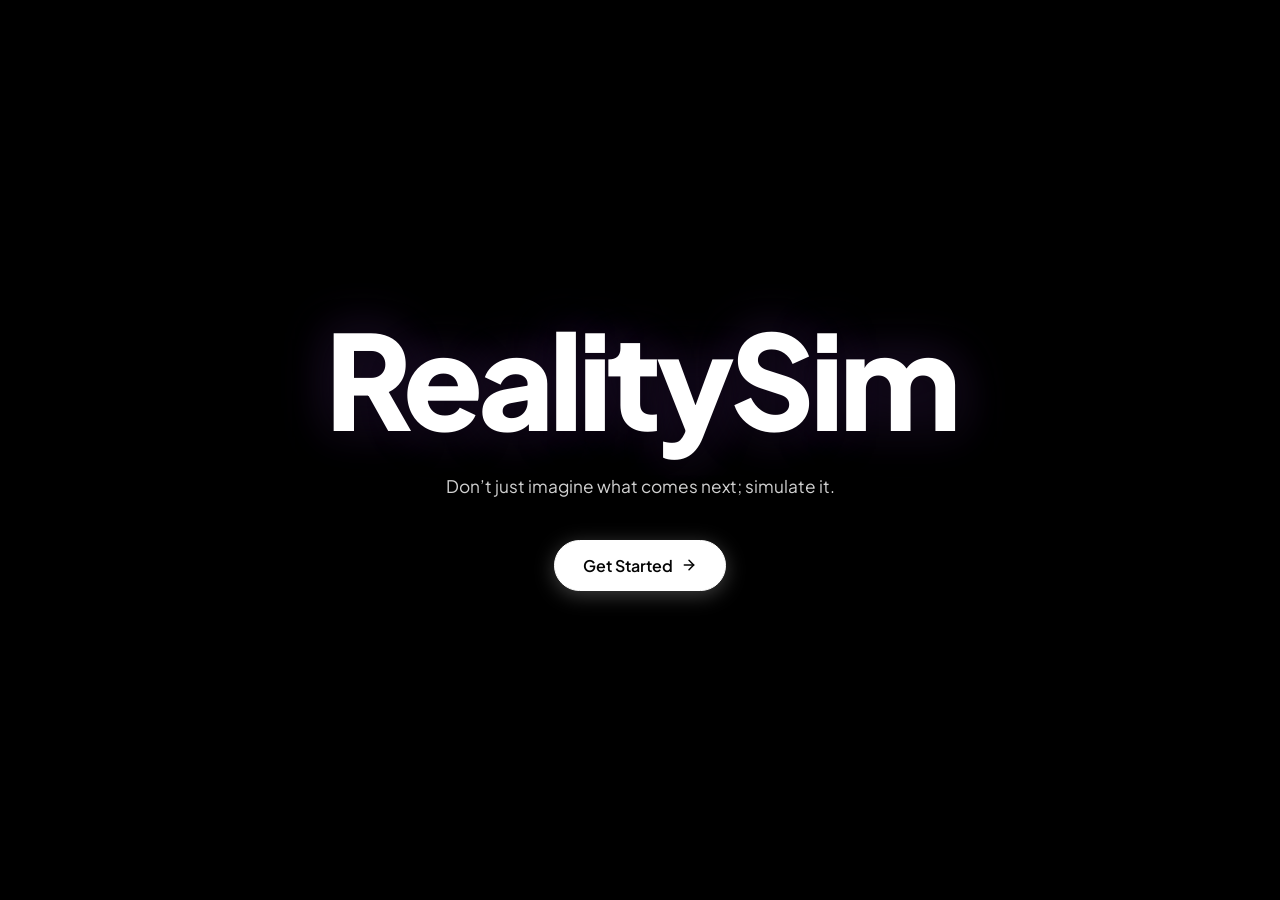
==== commit db624c6e: "feat: secure stepper navigation with step route guards and disabled future links" ====
--- a/additional-info.html
+++ b/additional-info.html
@@ -50,16 +50,16 @@
           </div>
           <div class="step-divider"></div>
 
-          <a href="scenarios.html" class="step-item">
+          <div class="step-item disabled">
             <span class="step-badge num-badge">3</span>
             <span class="step-title">Scenarios</span>
-          </a>
+          </div>
           <div class="step-divider"></div>
 
-          <a href="results.html" class="step-item">
+          <div class="step-item disabled">
             <span class="step-badge num-badge">4</span>
             <span class="step-title">Simulation & Results</span>
-          </a>
+          </div>
         </div>
 
         <div class="header-right">
@@ -333,6 +333,12 @@
   </div>
 
   <script>
+    // Route Guard: Ensure user has entered a decision prompt first
+    const currentPrompt = localStorage.getItem('realitysim_prompt');
+    if (!currentPrompt || !currentPrompt.trim()) {
+      window.location.replace('index.html');
+    }
+
     // Video autoplay enforcement
     const video = document.getElementById('bg-video');
     if (video) {
--- a/additional-info.css
+++ b/additional-info.css
@@ -93,10 +93,18 @@
 
 .step-item.completed {
   color: #60a5fa;
+  cursor: pointer;
 }
 
 .step-item.active {
   color: #ffffff;
+}
+
+.step-item.disabled {
+  pointer-events: none;
+  cursor: not-allowed;
+  opacity: 0.35;
+  user-select: none;
 }
 
 .step-badge {
